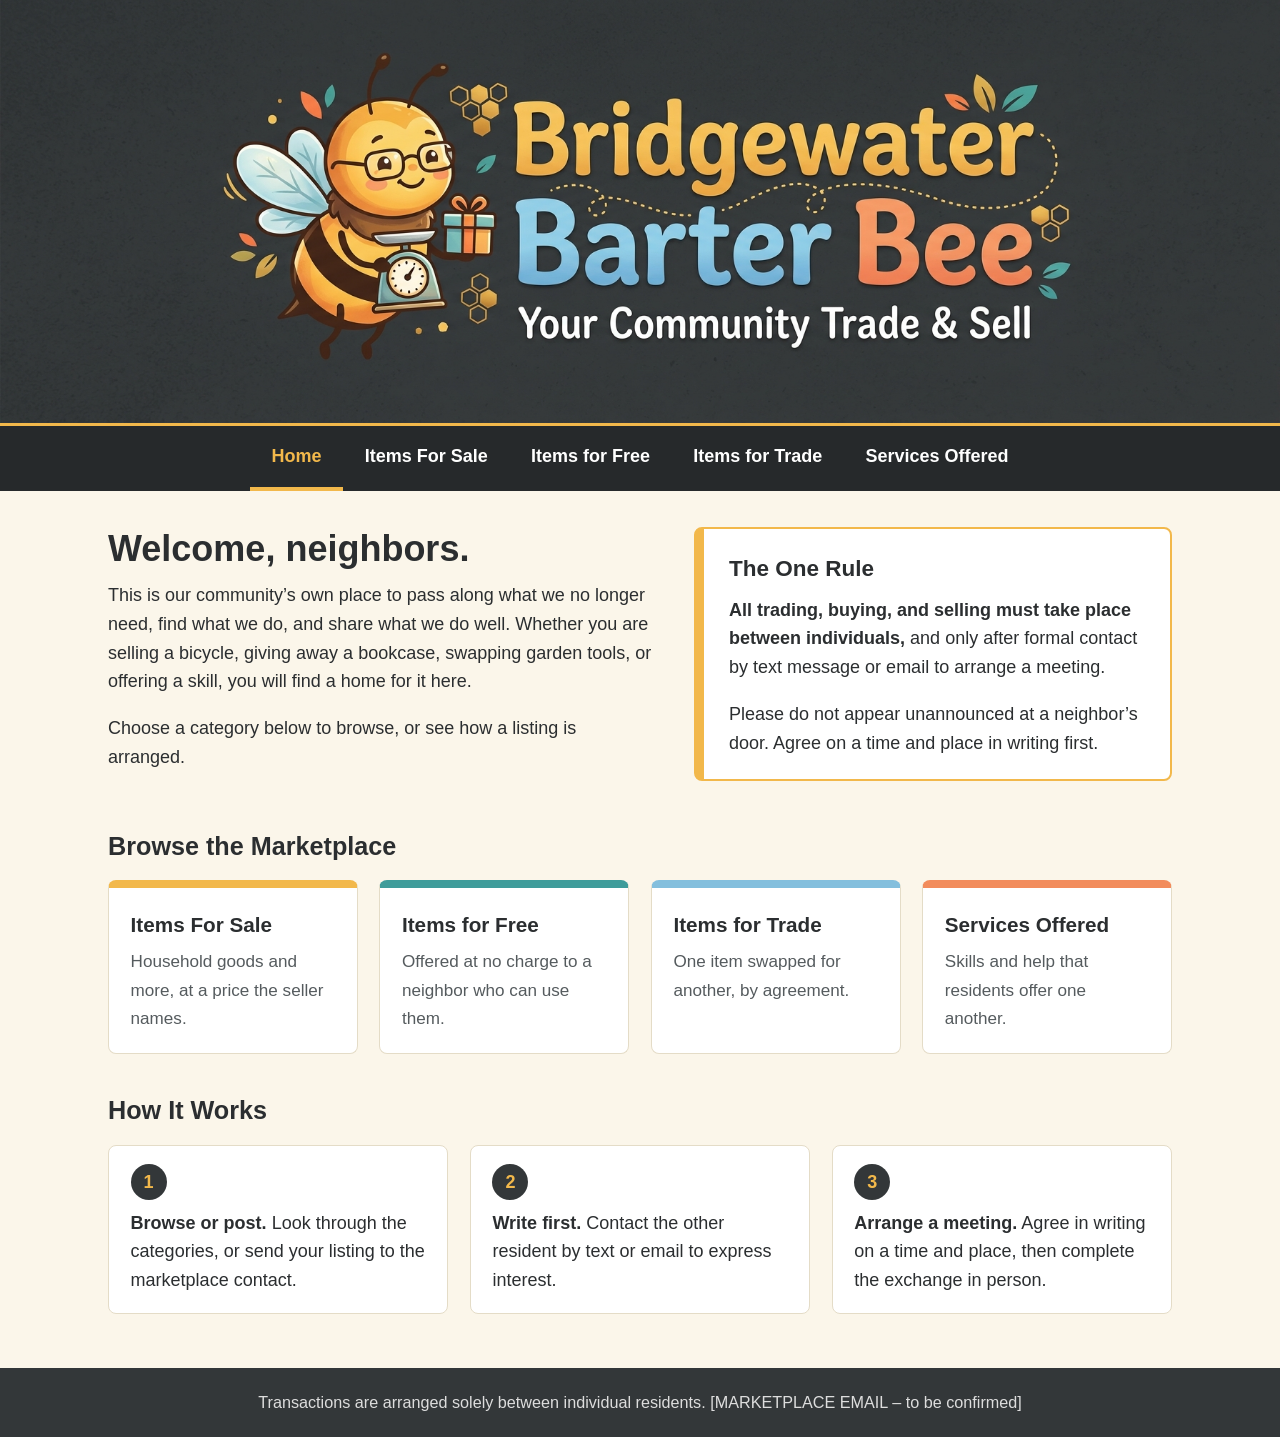
==== index.html @ f9932aa1 "Initial commit" ====
<!DOCTYPE html>
<html lang="en">
<head>
<meta charset="utf-8">
<meta name="viewport" content="width=device-width, initial-scale=1">
<title>Home | Bridgewater Barter Bee</title>
<link rel="stylesheet" href="styles.css">
</head>
<body>
<header class="banner"><a href="index.html"><img src="images/banner.jpg" alt="Bridgewater Barter Bee – Your Community Trade &amp; Sell"></a></header>
<nav class="nav" aria-label="Main"><ul><li><a href="index.html" aria-current="page">Home</a></li><li><a href="for-sale.html">Items For Sale</a></li><li><a href="free.html">Items for Free</a></li><li><a href="trade.html">Items for Trade</a></li><li><a href="services.html">Services Offered</a></li></ul></nav>
<main>
<div class="intro">
<div>
<h1>Welcome, neighbors.</h1>
<p>This is our community’s own place to pass along what we no longer need, find what we do, and share what we do well. Whether you are selling a bicycle, giving away a bookcase, swapping garden tools, or offering a skill, you will find a home for it here.</p>
<p>Choose a category below to browse, or see how a listing is arranged.</p>
</div>
<div class="rule">
<h2>The One Rule</h2>
<p><strong>All trading, buying, and selling must take place between individuals,</strong> and only after formal contact by text message or email to arrange a meeting.</p>
<p>Please do not appear unannounced at a neighbor’s door. Agree on a time and place in writing first.</p>
</div>
</div>
<h2>Browse the Marketplace</h2>
<div class="grid tiles">
<a class="tile" href="for-sale.html"><strong>Items For Sale</strong><span>Household goods and more, at a price the seller names.</span></a>
<a class="tile teal" href="free.html"><strong>Items for Free</strong><span>Offered at no charge to a neighbor who can use them.</span></a>
<a class="tile blue" href="trade.html"><strong>Items for Trade</strong><span>One item swapped for another, by agreement.</span></a>
<a class="tile coral" href="services.html"><strong>Services Offered</strong><span>Skills and help that residents offer one another.</span></a>
</div>
<h2>How It Works</h2>
<ol class="steps">
<li><strong>Browse or post.</strong> Look through the categories, or send your listing to the marketplace contact.</li>
<li><strong>Write first.</strong> Contact the other resident by text or email to express interest.</li>
<li><strong>Arrange a meeting.</strong> Agree in writing on a time and place, then complete the exchange in person.</li>
</ol>
</main>
<footer>Transactions are arranged solely between individual residents. [MARKETPLACE EMAIL – to be confirmed]</footer>
</body>
</html>
---- styles.css ----
:root{
  --charcoal:#333739; --charcoal-deep:#26292b;
  --gold:#f2b84b; --blue:#84bfdd; --coral:#f28c5c; --teal:#3f9c9a;
  --cream:#fbf6ea; --card:#ffffff; --ink:#2b2e30; --muted:#555b5e; --line:#e4dcc7;
}
*{box-sizing:border-box}
html{font-size:112.5%} /* 18px base for comfortable reading */
body{margin:0;background:var(--cream);color:var(--ink);font-family:"Trebuchet MS","Segoe UI",Verdana,sans-serif;line-height:1.6}
a{color:#14587a}
a:focus-visible,button:focus-visible{outline:3px solid var(--coral);outline-offset:3px}

/* Banner */
.banner{background:var(--charcoal)}
.banner img{display:block;width:100%;max-width:1400px;height:auto;margin:0 auto}

/* Navigation */
.nav{background:var(--charcoal-deep);border-top:3px solid var(--gold);position:sticky;top:0;z-index:10}
.nav ul{list-style:none;margin:0 auto;padding:0;max-width:1100px;display:flex;flex-wrap:wrap;justify-content:center}
.nav a{display:block;padding:.9rem 1.2rem;color:#fff;text-decoration:none;font-weight:700;border-bottom:4px solid transparent}
.nav a:hover{background:#3b4043}
.nav a[aria-current="page"]{border-bottom-color:var(--gold);color:var(--gold)}
.nav li:nth-child(3) a:hover{border-bottom-color:var(--blue)}
.nav li:nth-child(4) a:hover{border-bottom-color:var(--coral)}
.nav li:nth-child(5) a:hover{border-bottom-color:var(--teal)}

main{max-width:1100px;margin:0 auto;padding:2rem 1rem 3rem}
h1{font-size:2rem;line-height:1.2;margin:0 0 .6rem}
h2{font-size:1.4rem;margin:2rem 0 .8rem}
p{margin:0 0 1rem}

/* Two-column intro: text beside the rule panel */
.intro{display:grid;grid-template-columns:1.15fr 1fr;gap:2rem;align-items:start}
.rule{background:#fff;border:2px solid var(--gold);border-left:10px solid var(--gold);border-radius:8px;padding:1.2rem 1.4rem}
.rule h2{margin:0 0 .5rem;font-size:1.25rem}
.rule p:last-child{margin-bottom:0}

/* Tiles and cards */
.grid{display:grid;gap:1.2rem;grid-template-columns:repeat(auto-fill,minmax(250px,1fr))}
.tiles{grid-template-columns:repeat(4,1fr)}
.tile{display:block;text-decoration:none;color:var(--ink);background:var(--card);border:1px solid var(--line);border-top:8px solid var(--gold);border-radius:8px;padding:1.1rem 1.2rem}
.tile:hover{box-shadow:0 4px 14px rgba(0,0,0,.14)}
.tile.blue{border-top-color:var(--blue)} .tile.coral{border-top-color:var(--coral)} .tile.teal{border-top-color:var(--teal)}
.tile strong{display:block;font-size:1.15rem;margin-bottom:.3rem}
.tile span{color:var(--muted);font-size:.95rem}

.steps{display:grid;grid-template-columns:repeat(3,1fr);gap:1.2rem;counter-reset:s;padding:0;list-style:none;margin:0}
.steps li{counter-increment:s;background:var(--card);border:1px solid var(--line);border-radius:8px;padding:1rem 1.2rem}
.steps li::before{content:counter(s);display:block;width:2rem;height:2rem;line-height:2rem;text-align:center;border-radius:50%;background:var(--charcoal);color:var(--gold);font-weight:700;margin-bottom:.5rem}

.card{background:var(--card);border:1px solid var(--line);border-radius:8px;padding:1.1rem 1.2rem}
.card h3{margin:0 0 .3rem;font-size:1.15rem}
.card .meta{color:var(--muted);font-size:.95rem;margin-bottom:.5rem}
.card .contact{border-top:1px dashed var(--line);margin-top:.7rem;padding-top:.6rem;font-size:.95rem}
.badge{display:inline-block;font-size:.8rem;font-weight:700;padding:.1rem .6rem;border-radius:99px;background:var(--coral);color:#2b1608;margin-bottom:.5rem}

.howto{display:grid;grid-template-columns:1fr 1fr;gap:1.2rem;margin-top:2rem}
.note{background:#eef6fa;border-left:8px solid var(--blue);border-radius:6px;padding:1rem 1.2rem}
.note h2{margin-top:0}

footer{background:var(--charcoal);color:#ddd;text-align:center;padding:1.2rem 1rem;font-size:.9rem}
footer a{color:var(--gold)}

@media (max-width:900px){
  .intro,.howto{grid-template-columns:1fr}
  .tiles{grid-template-columns:repeat(2,1fr)}
  .steps{grid-template-columns:1fr}
}
@media (max-width:520px){ .tiles{grid-template-columns:1fr} .nav a{padding:.8rem .8rem} }
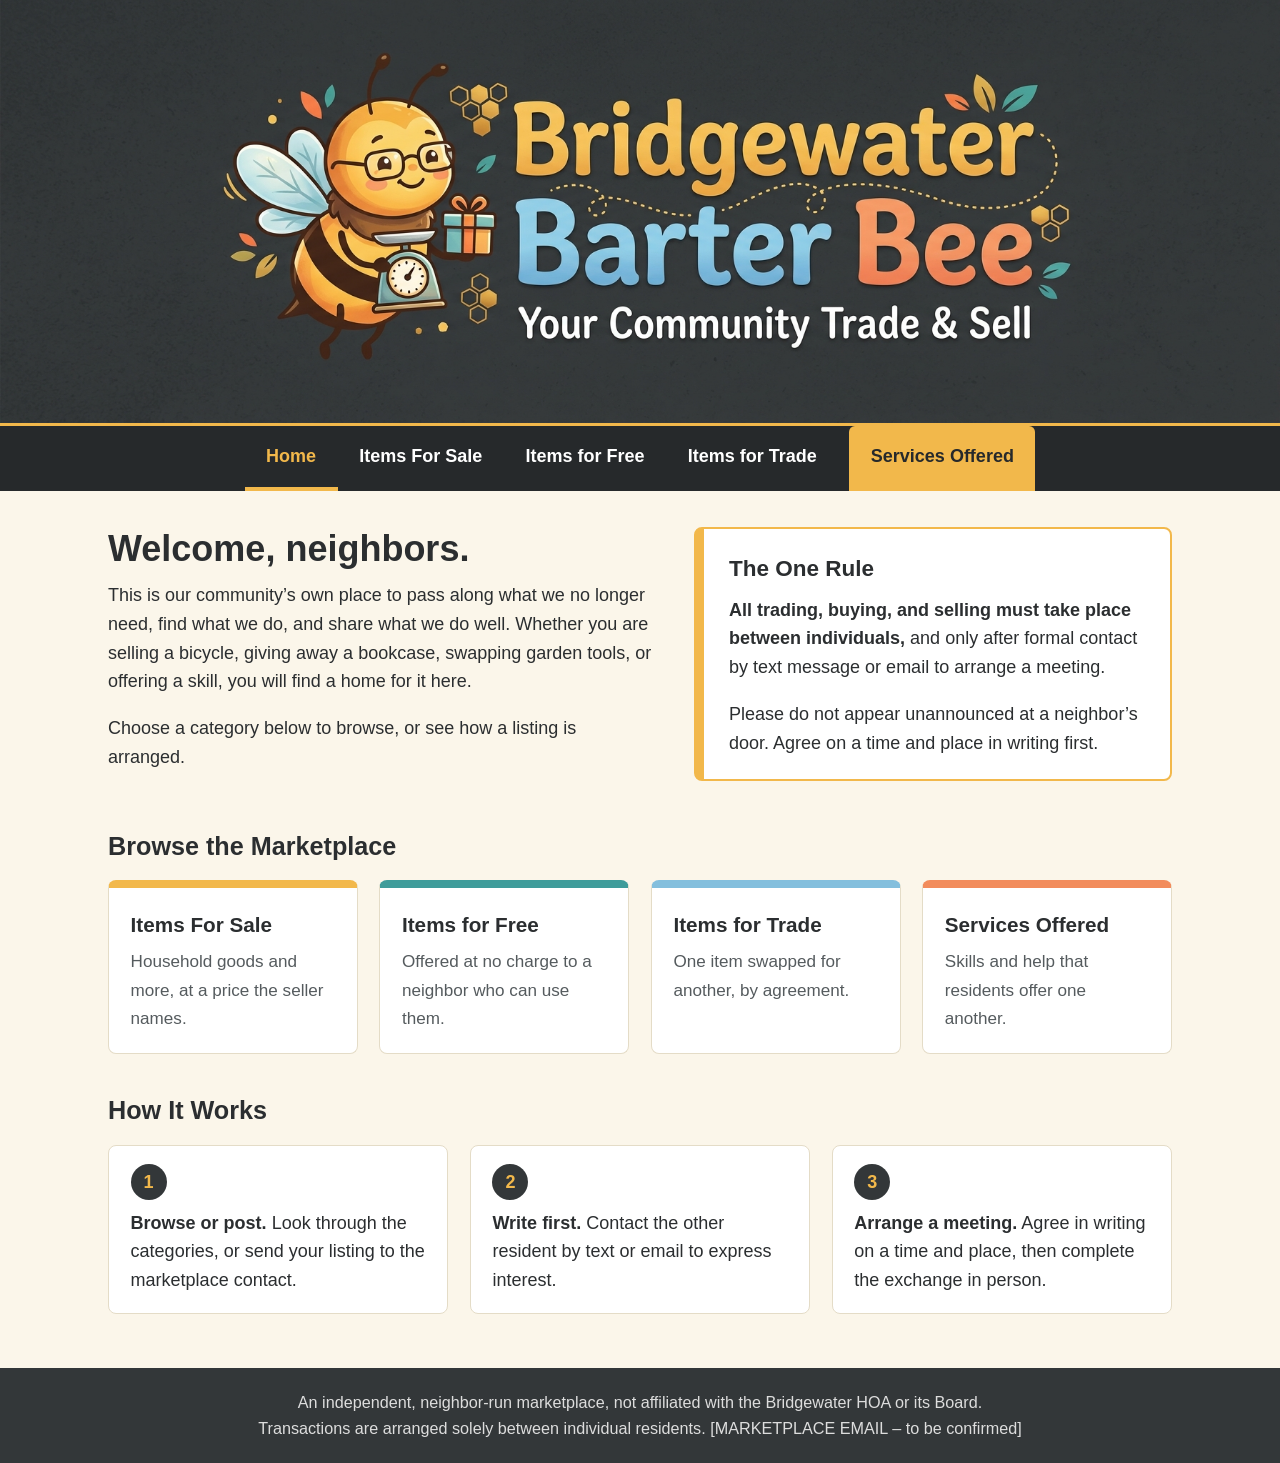
==== commit 967ba28e: "submission button" ====
--- a/index.html
+++ b/index.html
@@ -36,6 +36,6 @@
 <li><strong>Arrange a meeting.</strong> Agree in writing on a time and place, then complete the exchange in person.</li>
 </ol>
 </main>
-<footer>Transactions are arranged solely between individual residents. [MARKETPLACE EMAIL – to be confirmed]</footer>
+<footer>An independent, neighbor-run marketplace, not affiliated with the Bridgewater HOA or its Board.<br>Transactions are arranged solely between individual residents. [MARKETPLACE EMAIL – to be confirmed]</footer>
 </body>
 </html>
--- a/styles.css
+++ b/styles.css
@@ -66,3 +66,33 @@
   .steps{grid-template-columns:1fr}
 }
 @media (max-width:520px){ .tiles{grid-template-columns:1fr} .nav a{padding:.8rem .8rem} }
+
+/* Listing photos */
+.card img.photo{display:block;width:100%;aspect-ratio:4/3;object-fit:cover;border-radius:6px;margin-bottom:.7rem}
+.photo-placeholder{aspect-ratio:4/3;display:flex;align-items:center;justify-content:center;background:#f0ead8;border:2px dashed var(--line);border-radius:6px;color:var(--muted);margin-bottom:.7rem;font-size:.95rem}
+footer br{display:block}
+
+/* Buttons and posting form */
+.button{display:inline-block;background:var(--charcoal);color:var(--gold);font:inherit;font-weight:700;text-decoration:none;padding:.75rem 1.4rem;border:3px solid var(--gold);border-radius:8px;cursor:pointer}
+.button:hover{background:var(--charcoal-deep)}
+.button.alt{background:#fff;color:var(--charcoal);border-color:var(--charcoal)}
+.notice{background:#fff4e0;border-left:8px solid var(--coral);border-radius:6px;padding:.8rem 1.2rem;margin-bottom:1.5rem}
+.postform{background:#fff;border:1px solid var(--line);border-radius:8px;padding:1.4rem}
+.grid2{display:grid;grid-template-columns:1fr 1fr;gap:1.2rem}
+.field{margin-bottom:1.1rem}
+.field label{display:block;font-weight:700;margin-bottom:.3rem}
+.opt{font-weight:400;color:var(--muted);font-size:.9rem}
+.field input[type=text],.field select,.field textarea,.field input[type=file]{width:100%;font:inherit;padding:.65rem .8rem;border:2px solid #9aa2a6;border-radius:6px;background:#fff}
+.field input:focus,.field select:focus,.field textarea:focus{outline:3px solid var(--blue);border-color:var(--charcoal)}
+.field.check{display:flex;gap:.7rem;align-items:flex-start}
+.field.check input{width:1.4rem;height:1.4rem;margin-top:.25rem;flex:none}
+.field.check label{font-weight:400;margin:0}
+.result{background:#eef6fa;border-left:8px solid var(--blue);border-radius:6px;padding:.8rem 1.2rem;margin-top:1.2rem}
+.addr{font-weight:700;font-size:1.15rem;word-break:break-word}
+.small{font-size:.92rem;color:var(--muted)}
+@media (max-width:900px){.grid2{grid-template-columns:1fr}}
+
+/* Post a Listing tab */
+.nav li:last-child a{background:var(--gold);color:var(--charcoal-deep);margin-left:.6rem;border-radius:6px 6px 0 0}
+.nav li:last-child a:hover{background:#ffd27a;border-bottom-color:var(--coral)}
+.nav li:last-child a[aria-current="page"]{color:var(--charcoal-deep);border-bottom-color:var(--coral)}
